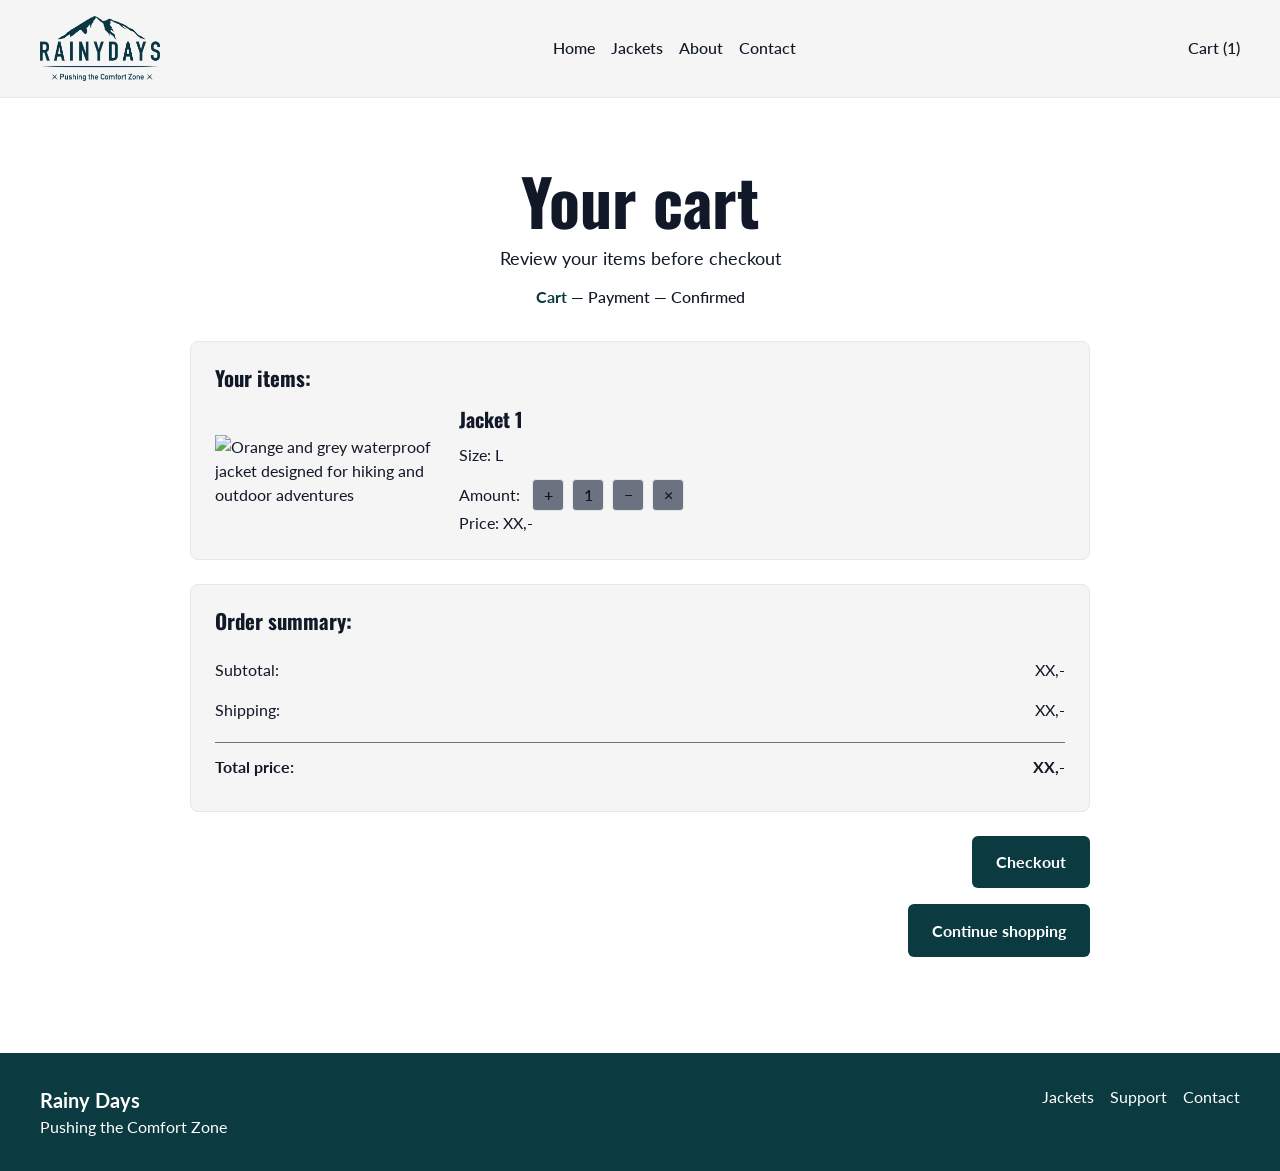
==== cart.html @ eaa7d9b7 "Initial Rainy Days HTML and CSS project" ====
<!DOCTYPE html>
<html lang="en">
<head>
  <meta charset="UTF-8" />
  <meta name="viewport" content="width=device-width, initial-scale=1.0" />

  <title>Rainy Days | Cart</title>
  <meta
    name="description"
    content="Review your selected items before continuing to checkout."
  />

  <link href="https://fonts.googleapis.com/css2?family=Oswald:wght@400;600;700&family=Lato:wght@300;400;700&display=swap" rel="stylesheet">
  <link rel="stylesheet" href="css/styles.css" />
</head>

<body>
  <header class="site-header">
    <div class="container">
      <nav class="main-nav">
        <a href="index.html" class="logo">
          <img src="images/logos/Logo.png" alt="Rainy Days logo" class="logo-image" />
        </a>

        <ul class="nav-links">
          <li><a href="index.html">Home</a></li>
          <li><a href="jackets.html">Jackets</a></li>
          <li><a href="coming-soon.html">About</a></li>
          <li><a href="coming-soon.html">Contact</a></li>
        </ul>

        <a href="cart.html" class="cart-link" aria-current="page">Cart (1)</a>
      </nav>
    </div>
  </header>

  <main>
    <section class="cart-page section-spacing">
      <div class="container cart-container">
        <header class="cart-header">
          <h1>Your cart</h1>
          <p class="cart-subtitle">Review your items before checkout</p>
          <p class="checkout-steps">
            <span class="active-step">Cart</span> — Payment — Confirmed
          </p>
        </header>

        <section class="cart-item-panel" aria-label="Items in cart">
          <h2 class="cart-panel-title">Your items:</h2>

          <article class="cart-item">
            <div class="cart-item-image">
              <img
                src="images/products/jacket-1.png"
                alt="Orange and grey waterproof jacket designed for hiking and outdoor adventures"
              />
            </div>

            <div class="cart-item-details">
              <h3>Jacket 1</h3>
              <p>Size: L</p>

              <div class="cart-amount-row">
                <span>Amount:</span>
                <div class="cart-amount-controls" aria-label="Selected quantity">
                  <span class="cart-control">+</span>
                  <span class="cart-quantity">1</span>
                  <span class="cart-control">−</span>
                  <span class="cart-control">×</span>
                </div>
              </div>

              <p>Price: XX,-</p>
            </div>
          </article>
        </section>

        <section class="order-summary-panel" aria-label="Order summary">
          <h2 class="cart-panel-title">Order summary:</h2>

          <div class="summary-row">
            <span>Subtotal:</span>
            <span>XX,-</span>
          </div>

          <div class="summary-row">
            <span>Shipping:</span>
            <span>XX,-</span>
          </div>

          <div class="summary-row summary-total">
            <span>Total price:</span>
            <span>XX,-</span>
          </div>
        </section>

        <div class="cart-actions">
          <a href="checkout.html" class="button">Checkout</a>
          <a href="jackets.html" class="button">Continue shopping</a>
        </div>
      </div>
    </section>
  </main>

  <footer class="site-footer">
    <div class="container footer-content">
      <div>
        <p class="footer-brand">Rainy Days</p>
        <p>Pushing the Comfort Zone</p>
      </div>

      <nav aria-label="Footer navigation">
        <ul class="footer-links">
          <li><a href="jackets.html">Jackets</a></li>
          <li><a href="coming-soon.html">Support</a></li>
          <li><a href="coming-soon.html">Contact</a></li>
        </ul>
      </nav>
    </div>
  </footer>
</body>
</html>
---- css/styles.css ----
/* =========================
   RESET
========================= */
* {
  margin: 0;
  padding: 0;
  box-sizing: border-box;
}

/* =========================
   ROOT / DESIGN TOKENS
========================= */
:root {
  --color-primary: #0b3a40;
  --color-primary-hover: #14646e;
  --color-background: #ffffff;
  --color-surface: #f5f5f5;
  --color-text: #111827;
  --color-muted: #6b7280;
  --color-border: #e5e7eb;

  --max-width: 1200px;
  --border-radius: 10px;
  --shadow-soft: 0 4px 12px rgba(0, 0, 0, 0.08);
}

/* =========================
   BASE
========================= */
html {
  scroll-behavior: smooth;
}

body {
  font-family: 'Lato', sans-serif;
  line-height: 1.5;
  background-color: var(--color-background);
  color: var(--color-text);
}

h1, h2, h3 {
  font-family: 'Oswald', sans-serif;
}

img {
  display: block;
  width: 100%;
  height: auto;
}

a {
  color: inherit;
}

.container {
  width: min(100% - 2rem, var(--max-width));
  margin: 0 auto;
}

.section-spacing {
  padding: 4rem 0;
}

/* =========================
   TYPOGRAPHY
========================= */
h1,
h2,
h3 {
  line-height: 1.2;
}

h1 {
  font-size: clamp(2.5rem, 5vw, 4.5rem);
}

h2 {
  font-size: clamp(1.75rem, 3vw, 2.25rem);
  margin-bottom: 1.5rem;
}

h3 {
  font-size: 1.25rem;
}

p {
  color: var(--color-text);
}

.price {
  font-weight: 700;
}
.section-title {
  text-align: center;
  margin-bottom: 2rem;
}

/* =========================
   BUTTONS / LINKS
========================= */
.button {
  display: inline-block;
  background-color: var(--color-primary);
  color: var(--color-background);
  text-decoration: none;
  padding: 0.9rem 1.5rem;
  border-radius: 6px;
  font-weight: 700;
  transition: background-color 0.2s ease;
}

.button:hover,
.button:focus-visible {
  background-color: var(--color-primary-hover);
}

.button-small {
  padding: 0.7rem 1rem;
  font-size: 0.95rem;
}

.text-link {
  text-decoration: none;
  font-weight: 600;
}

.text-link:hover,
.text-link:focus-visible {
  text-decoration: underline;
}

/* =========================
   HEADER / NAV
========================= */
.site-header {
  background-color: var(--color-surface);
  border-bottom: 1px solid var(--color-border);
  padding: 1rem 0;
}

.main-nav {
  display: grid;
  grid-template-columns: 1fr;
  gap: 1rem;
  align-items: center;
}

.logo {
  display: inline-block;
  text-decoration: none;
}

.logo-image {
  width: 120px;
  height: auto;
}

.nav-links {
  list-style: none;
  display: flex;
  flex-wrap: wrap;
  gap: 1rem;
}

.nav-links a,
.cart-link {
  text-decoration: none;
  font-weight: 500;
}

.nav-links a:hover,
.nav-links a:focus-visible,
.nav-links a[aria-current="page"],
.cart-link:hover,
.cart-link:focus-visible {
  text-decoration: underline;
}

/* =========================
   HERO
========================= */
.hero {
  min-height: 75vh;
  display: flex;
  align-items: flex-start;
  background-image:
    linear-gradient(rgba(11, 58, 64, 0.35), rgba(11, 58, 64, 0.2)),
    url("../images/hero/Hero.jpg");
  background-size: cover;
  background-position: center;
  background-repeat: no-repeat;
  color: var(--color-background);
}

.hero-content {
  padding: 6rem 0;
}

.hero-text {
  max-width: 48rem;
  display: flex;
  flex-direction: column;
  justify-content: center;
  gap: 1.5rem;
  margin-top: -2rem;
}

.hero-text h1 {
  color: var(--color-background);
  font-size: clamp(2.4rem, 5vw, 4.5rem);
  line-height: 1.1;
  max-width: 100%;
}

.hero-text p {
  color: var(--color-background);
  max-width: 22rem;
  font-size: 1.125rem;
  line-height: 1.8;
}

.hero-button {
  margin-top: 4rem;
  align-self: flex-start;
}

/* =========================
   PRODUCT GRID
========================= */
.product-grid {
  display: grid;
  gap: 1.5rem;
}

.product-card {
  background-color: var(--color-background);
  border-radius: 6px;
  overflow: visible;
}

.product-card img {
  aspect-ratio: 4 / 5;
  object-fit: contain;
  padding: 1rem;
}

.product-card-body {
  text-align: center;
  padding: 0.75rem 1rem 0.75rem;
}

.product-card-body h3 {
  margin-bottom: 0.4rem;
  font-size: 1rem;
}

.product-card .price {
  font-weight: 400;
}

.product-card-actions {
  display: grid;
  grid-template-columns: 1fr 1fr;
  gap: 0.75rem;
  padding: 0 0.25rem 0;
  margin-top: 0.5rem;
}

.product-card-box {
  background-color: var(--color-surface);
  border: 1px solid var(--color-border);
  border-radius: 6px;
  overflow: hidden;
}

.card-link {
  display: inline-block;
  text-align: center;
  text-decoration: none;
  background-color: var(--color-surface);
  border: none;
  border-radius: 6px;
  padding: 0.65rem 0.75rem;
  font-weight: 500;
  font-size: 0.95rem;
}

.card-link:hover,
.card-link:focus-visible {
  background-color: var(--color-primary-hover);
}

.product-image-link {
  display: block;
}

.product-title-link {
  text-decoration: none;
  color: inherit;
}

.product-title-link:hover,
.product-title-link:focus-visible {
  text-decoration: underline;
}

/* =========================
   FEATURES
========================= */
.feature-grid {
  display: grid;
  gap: 1.5rem;
  justify-content: center;
}

.feature-card {
  background-color: var(--color-surface);
  border: 1px solid var(--color-border);
  border-radius: 8px;
  padding: 1.25rem 1rem;
  text-align: center;
  max-width: 260px;
  margin: 0 auto;
}

.feature-card h2 {
  margin-bottom: 0.4rem;
}

.feature-card p {
  line-height: 1.4;
}

/* =========================
   LISTING PAGE
========================= */
.listing-intro {
  background-color: var(--color-background);
  padding-bottom: 1.5rem;
  text-align: center;
}

.listing-description {
  max-width: 42rem;
  margin: 0.5rem auto 0;
  font-size: 1.05rem;
}

.jackets-page {
  background-color: var(--color-background);
  padding-top: 1.5rem;
}

.jackets-layout {
  display: flex;
  flex-direction: column;
  gap: 2rem;
}

.filters {
  background-color: var(--color-surface);
  border: 1px solid var(--color-border);
  border-radius: 8px;
  padding: 1.5rem;
  display: grid;
  gap: 1.5rem;
}

.filter-group h2 {
  font-size: 1.25rem;
  margin-bottom: 0.75rem;
}

.filter-group label {
  display: block;
  margin-bottom: 0.5rem;
  cursor: pointer;
}

.filter-group input {
  margin-right: 0.5rem;
}

.listing-grid {
  grid-template-columns: repeat(1, 1fr);
}

/* =========================
   PRODUCT PAGE
========================= */
.product-page,
.related-products {
  background-color: var(--color-background);
}

.product-layout {
  display: grid;
  gap: 2rem;
  align-items: stretch;
}

.product-image-panel,
.product-details-panel {
  background-color: var(--color-surface);
  border: 1px solid var(--color-border);
  border-radius: 8px;
  padding: 1.5rem;
  height: 100%;
  display: flex;
  flex-direction: column;
  align-items: center;
  text-align: left;
}

.product-image-panel {
  display: flex;
  align-items: center;
  justify-content: center;
}

.product-main-image {
  width: 100%;
  max-height: 540px;
  object-fit: contain;
}

.product-price {
  font-size: 1.5rem;
  font-weight: 700;
  margin-top: 0.5rem;
  margin-bottom: 1.5rem;
}

.product-subheading {
  font-size: 1.1rem;
  margin-bottom: 0.75rem;
}

.size-selector {
  margin-bottom: 1.5rem;
}

.size-options {
  display: flex;
  flex-wrap: wrap;
  gap: 0.75rem;
  justify-content: center;
}

.size-button {
  display: inline-flex;
  align-items: center;
  justify-content: center;
  min-width: 52px;
  text-align: center;
  background-color: var(--color-muted);
  border: 1px solid var(--color-border);
  border-radius: 6px;
  padding: 0.65rem 0.9rem;
  font-weight: 600;
}

.size-button-active {
  background-color: var(--color-primary-hover);
  color: var(--color-background);
  border-color: var(--color-border);
}

.quantity-add {
  display: flex;
  align-items: flex-end;
  justify-content: center;
  gap: 1rem;
  margin-bottom: 1.5rem;
}

.quantity-box {
  max-width: 100px;
}

.quantity-display {
  display: flex;
  align-items: center;
  justify-content: center;
  min-height: 50px;
  background-color: var(--color-muted);
  color: var(--color-background);
  border: 1px solid var(--color-border);
  border-radius: 6px;
  font-weight: 600;
}

.product-add-button {
  align-self: flex-end;
}

.product-features-list {
  margin-bottom: 1.5rem;
}

.product-features-list ul {
  padding-left: 1.25rem;
}

.product-features-list li + li {
  margin-top: 0.5rem;
}

.product-description p {
  max-width: 42rem;
}

.visually-hidden {
  position: absolute;
  width: 1px;
  height: 1px;
  padding: 0;
  margin: -1px;
  overflow: hidden;
  clip: rect(0, 0, 0, 0);
  white-space: nowrap;
  border: 0;
}

/* =========================
   CART PAGE
========================= */
.cart-page {
  background-color: var(--color-background);
}

.cart-container {
  max-width: 900px;
}

.cart-header {
  text-align: center;
  margin-bottom: 2rem;
}

.cart-subtitle {
  margin-top: 0.5rem;
  font-size: 1.1rem;
}

.checkout-steps {
  margin-top: 0.75rem;
  font-weight: 500;
}

.active-step {
  color: var(--color-primary);
  font-weight: 700;
}

.cart-item-panel,
.order-summary-panel {
  background-color: var(--color-surface);
  border: 1px solid var(--color-border);
  border-radius: 8px;
  padding: 1.5rem;
}

.cart-item-panel {
  margin-bottom: 1.5rem;
}

.cart-panel-title {
  font-size: 1.3rem;
  margin-bottom: 1rem;
}

.cart-item {
  display: grid;
  gap: 1.5rem;
  align-items: center;
}

.cart-item-image {
  max-width: 220px;
}

.cart-item-image img {
  width: 100%;
  object-fit: contain;
}

.cart-item-details h3 {
  margin-bottom: 0.75rem;
}

.cart-item-details p + p {
  margin-top: 0.75rem;
}

.cart-amount-row {
  margin-top: 0.75rem;
}

.cart-amount-controls {
  display: inline-flex;
  align-items: center;
  gap: 0.5rem;
  margin-left: 0.5rem;
}

.cart-control,
.cart-quantity {
  display: inline-flex;
  align-items: center;
  justify-content: center;
  min-width: 32px;
  min-height: 32px;
  background-color: var(--color-muted);
  border: 1px solid var(--color-border);
  border-radius: 4px;
  font-weight: 600;
}

.summary-row {
  display: flex;
  justify-content: space-between;
  gap: 1rem;
  padding: 0.5rem 0;
}

.summary-total {
  margin-top: 0.75rem;
  padding-top: 0.75rem;
  border-top: 1px solid var(--color-muted);
  font-weight: 700;
}

.cart-actions {
  display: flex;
  flex-direction: column;
  align-items: flex-end;
  gap: 1rem;
  margin-top: 1.5rem;
}

/* =========================
   CHECKOUT PAGE
========================= */
.checkout-page {
  background-color: var(--color-background);
}

.checkout-container {
  max-width: 1000px;
}

.checkout-header {
  text-align: center;
  margin-bottom: 2rem;
}

.checkout-subtitle {
  margin-top: 0.5rem;
  font-size: 1.1rem;
}

.checkout-layout {
  display: grid;
  gap: 1.5rem;
  margin-bottom: 2rem;
}

.checkout-item-panel,
.payment-panel {
  background-color: var(--color-surface);
  border: 1px solid var(--color-border);
  border-radius: 8px;
  padding: 1.5rem;
}

.payment-title {
  text-align: center;
  font-size: 1.3rem;
  margin-bottom: 1rem;
}

.payment-form {
  display: flex;
  flex-direction: column;
  align-items: center;
  gap: 1rem;
}

.payment-input {
  width: 100%;
  max-width: 420px;
  padding: 0.9rem 1rem;
  border: 1px solid var(--color-border);
  border-radius: 6px;
  background-color: var(--color-background);
  font: inherit;
}

.payment-icons img {
  max-width: 180px;
  height: auto;
}

.checkout-actions {
  display: flex;
  flex-direction: column;
  align-items: center;
  gap: 1rem;
  margin-top: 0.5rem;
}

.checkout-actions .button,
.checkout-actions button.button {
  border: none;
  cursor: pointer;
  font: inherit;
}

.checkout-complete {
  width: 100%;
  margin-top: 1.5rem;
}

/* =========================
   CONFIRMED PAGE
========================= */
.confirmed-page {
  background-color: var(--color-background);
}

.confirmed-container {
  max-width: 360px;
  margin: 0 auto;
  text-align: center;
}

.confirmed-header {
  text-align: center;
  margin-bottom: 2rem;
}

.confirmed-subtitle {
  margin-top: 0.5rem;
  font-size: 1.1rem;
}

.confirmation-panel,
.newsletter-panel {
  background-color: var(--color-surface);
  border: 1px solid var(--color-border);
  border-radius: 8px;
  padding: 1.5rem;
}

.confirmation-panel {
  margin-bottom: 1.5rem;
}

.shipping-text {
  margin-bottom: 1.5rem;
}

.confirmed-item {
  display: grid;
  gap: 1.5rem;
  align-items: center;
  margin-bottom: 1.5rem;
}

.confirmed-item-image {
  max-width: 180px;
}

.confirmed-item-image img {
  width: 100%;
  object-fit: contain;
}

.confirmed-item-details h3 {
  margin-bottom: 0.75rem;
}

.confirmed-item-details p + p {
  margin-top: 0.5rem;
}

.confirmation-meta + .confirmation-meta {
  margin-top: 0.75rem;
}

.newsletter-panel {
  text-align: center;
}

/* =========================
   COMING SOON PAGE
========================= */
.coming-soon-page {
  background-color: var(--color-background);
  min-height: 60vh;
  display: flex;
  align-items: center;
}

.coming-soon-container {
  max-width: 640px;
  margin: 0 auto;
  text-align: center;
  background-color: var(--color-surface);
  border: 1px solid var(--color-border);
  border-radius: 8px;
  padding: 2rem;
}

.coming-soon-text {
  margin-top: 1rem;
}

.coming-soon-actions {
  display: flex;
  flex-direction: column;
  align-items: center;
  gap: 1rem;
  margin-top: 2rem;
}

/* =========================
   FOOTER
========================= */
.site-footer {
  background-color: var(--color-primary);
  color: var(--color-background);
  padding: 2rem 0;
  margin-top: 2rem;
}

.footer-content {
  display: flex;
  flex-direction: column;
  gap: 1.5rem;
}

.footer-brand {
  font-size: 1.25rem;
  font-weight: 700;
  color: var(--color-background);
}
.site-footer p {
  color: var(--color-background);
}

.footer-links {
  list-style: none;
  display: flex;
  flex-wrap: wrap;
  gap: 1rem;
}

.footer-links a {
  text-decoration: none;
  color: var(--color-background);
}

.footer-links a:hover,
.footer-links a:focus-visible {
  text-decoration: underline;
}

/* =========================
   RESPONSIVE
========================= */
@media (min-width: 768px) {
  .main-nav {
    grid-template-columns: auto 1fr auto;
    gap: 2rem;
  }

  .nav-links {
    justify-content: center;
  }

  .product-grid {
    grid-template-columns: repeat(2, 1fr);
  }

  .feature-grid {
    grid-template-columns: repeat(3, 1fr);
  }

  .hero-text h1 {
    white-space: normal;
  }

  .footer-content {
    flex-direction: row;
    justify-content: space-between;
    align-items: start;
  }

  .listing-grid {
    grid-template-columns: repeat(2, 1fr);
  }

  .filters {
    grid-template-columns: repeat(3, 1fr);
    align-items: start;
  }

  .quantity-add {
    flex-direction: row;
    align-items: end;
  }

  .cart-item {
    grid-template-columns: auto 1fr;
  }

  .checkout-layout {
    grid-template-columns: 1fr 1fr;
    align-items: start;
  }

  .checkout-actions {
    flex-direction: column;
    align-items: center;
  }

  .confirmed-item {
    grid-template-columns: auto 1fr;
  }

  .coming-soon-actions {
    flex-direction: row;
    justify-content: center;
  }
}

@media (min-width: 1024px) {
  .product-grid {
    grid-template-columns: repeat(4, 1fr);
  }

  .hero-text h1 {
    white-space: nowrap;
  }

  .listing-grid {
    grid-template-columns: repeat(4, 1fr);
  } 
 
  .product-layout {
    grid-template-columns: 1.1fr 0.9fr;
  }

  .product-details-panel {
    display: flex;
    flex-direction: column;
    justify-content: center;
  }
}
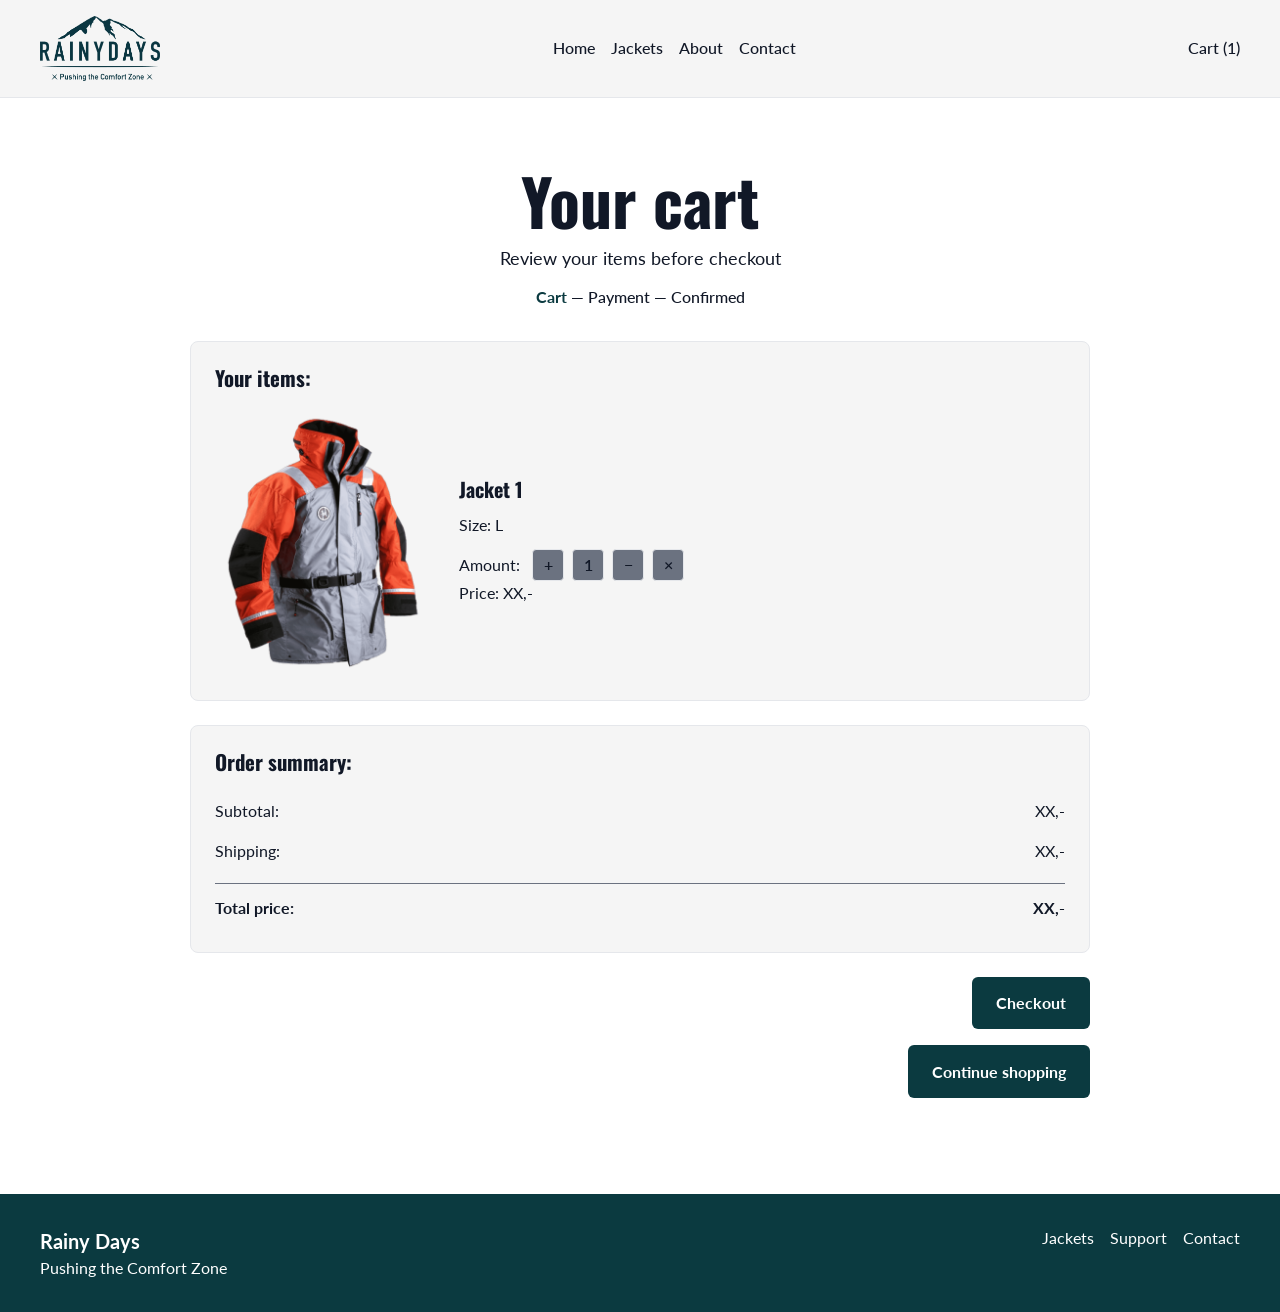
==== commit 958d1617: "Fix image file naming for GitHub Pages" ====
--- a/cart.html
+++ b/cart.html
@@ -51,7 +51,7 @@
           <article class="cart-item">
             <div class="cart-item-image">
               <img
-                src="images/products/jacket-1.png"
+                src="images/products/Jacket-1.png"
                 alt="Orange and grey waterproof jacket designed for hiking and outdoor adventures"
               />
             </div>
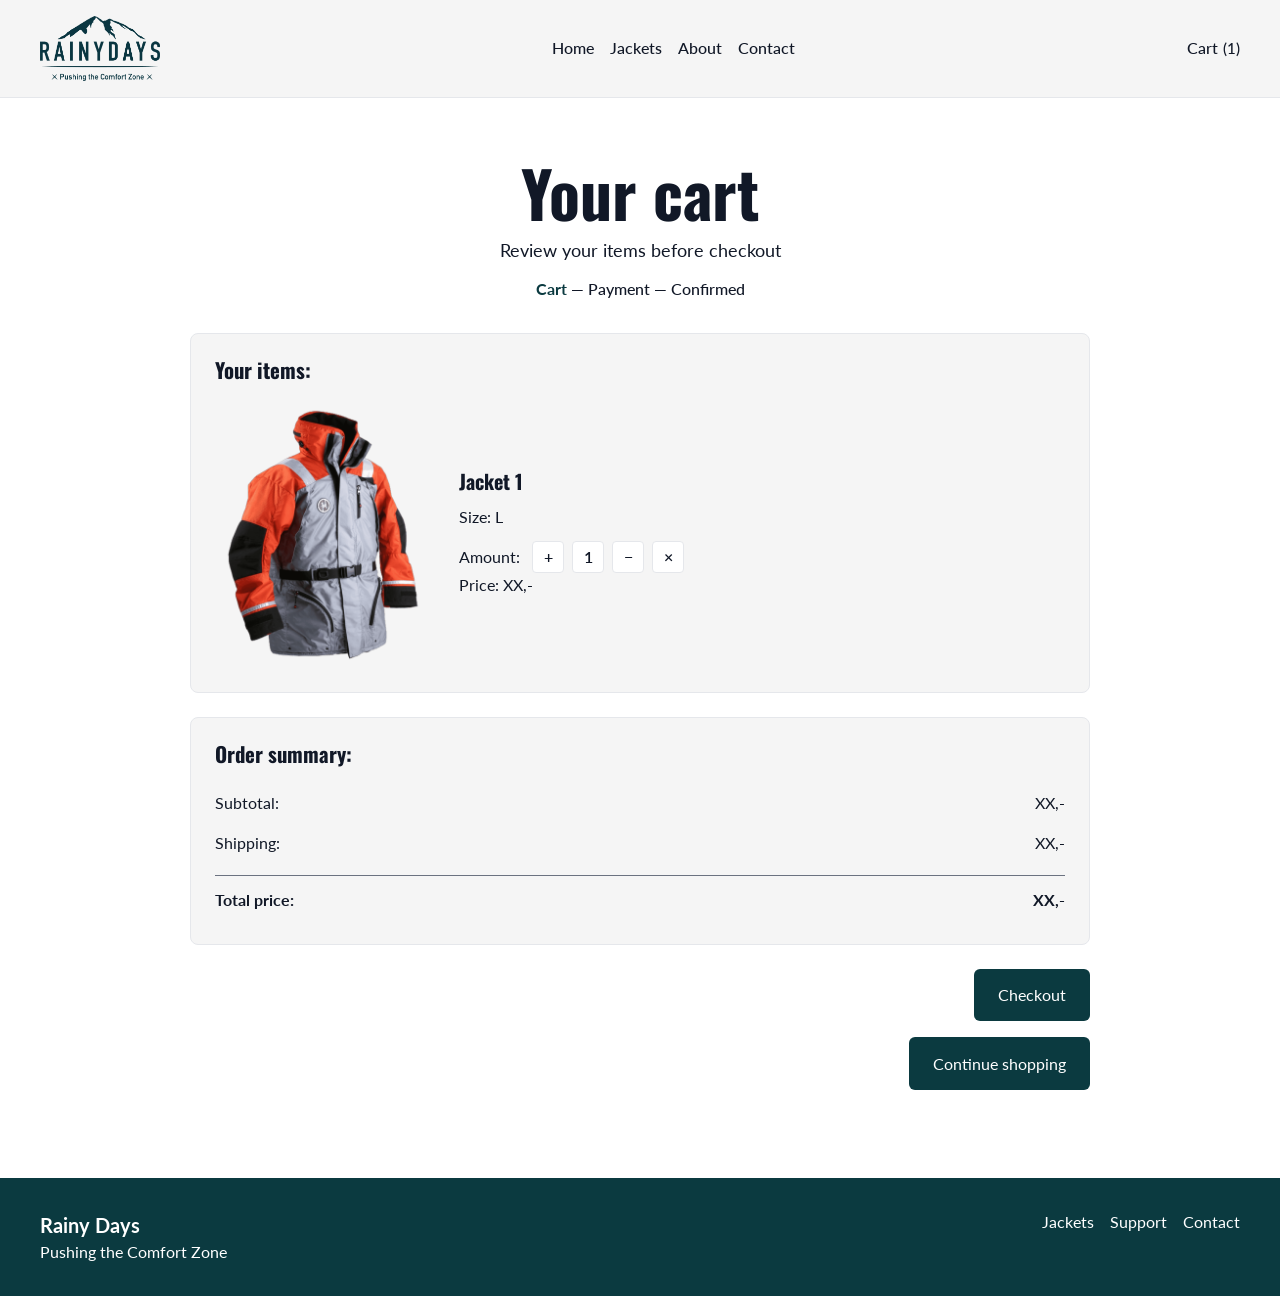
==== commit 0c3ea779: "Fix hamburger menu and responsive cart icon" ====
--- a/cart.html
+++ b/cart.html
@@ -22,6 +22,12 @@
           <img src="images/logos/Logo.png" alt="Rainy Days logo" class="logo-image" />
         </a>
 
+        <input type="checkbox" id="menu-toggle" />
+
+        <label for="menu-toggle" class="hamburger" aria-label="Open navigation menu">
+          ☰
+        </label>
+
         <ul class="nav-links">
           <li><a href="index.html">Home</a></li>
           <li><a href="jackets.html">Jackets</a></li>
@@ -29,7 +35,11 @@
           <li><a href="coming-soon.html">Contact</a></li>
         </ul>
 
-        <a href="cart.html" class="cart-link" aria-current="page">Cart (1)</a>
+        <a href="cart.html" class="cart-link">
+          <span class="cart-text">Cart</span>
+          <span class="cart-icon" aria-hidden="true">🛒</span>
+          <span class="cart-count">(1)</span>
+        </a>
       </nav>
     </div>
   </header>
--- a/css/styles.css
+++ b/css/styles.css
@@ -38,8 +38,27 @@
   color: var(--color-text);
 }
 
-h1, h2, h3 {
+h1,
+h2,
+h3 {
   font-family: 'Oswald', sans-serif;
+  line-height: 1.2;
+}
+
+h1 {
+  font-size: clamp(2.5rem, 5vw, 4.5rem);
+}
+
+h2 {
+  font-size: clamp(1.75rem, 3vw, 2.25rem);
+}
+
+h3 {
+  font-size: 1.25rem;
+}
+
+p {
+  color: var(--color-text);
 }
 
 img {
@@ -58,458 +77,17 @@
 }
 
 .section-spacing {
-  padding: 4rem 0;
-}
-
-/* =========================
-   TYPOGRAPHY
-========================= */
-h1,
-h2,
-h3 {
-  line-height: 1.2;
-}
-
-h1 {
-  font-size: clamp(2.5rem, 5vw, 4.5rem);
-}
-
-h2 {
-  font-size: clamp(1.75rem, 3vw, 2.25rem);
-  margin-bottom: 1.5rem;
-}
-
-h3 {
-  font-size: 1.25rem;
-}
-
-p {
-  color: var(--color-text);
-}
-
-.price {
-  font-weight: 700;
-}
+  padding: 3.5rem 0;
+}
+
 .section-title {
   text-align: center;
   margin-bottom: 2rem;
 }
 
 /* =========================
-   BUTTONS / LINKS
-========================= */
-.button {
-  display: inline-block;
-  background-color: var(--color-primary);
-  color: var(--color-background);
-  text-decoration: none;
-  padding: 0.9rem 1.5rem;
-  border-radius: 6px;
-  font-weight: 700;
-  transition: background-color 0.2s ease;
-}
-
-.button:hover,
-.button:focus-visible {
-  background-color: var(--color-primary-hover);
-}
-
-.button-small {
-  padding: 0.7rem 1rem;
-  font-size: 0.95rem;
-}
-
-.text-link {
-  text-decoration: none;
-  font-weight: 600;
-}
-
-.text-link:hover,
-.text-link:focus-visible {
-  text-decoration: underline;
-}
-
-/* =========================
-   HEADER / NAV
-========================= */
-.site-header {
-  background-color: var(--color-surface);
-  border-bottom: 1px solid var(--color-border);
-  padding: 1rem 0;
-}
-
-.main-nav {
-  display: grid;
-  grid-template-columns: 1fr;
-  gap: 1rem;
-  align-items: center;
-}
-
-.logo {
-  display: inline-block;
-  text-decoration: none;
-}
-
-.logo-image {
-  width: 120px;
-  height: auto;
-}
-
-.nav-links {
-  list-style: none;
-  display: flex;
-  flex-wrap: wrap;
-  gap: 1rem;
-}
-
-.nav-links a,
-.cart-link {
-  text-decoration: none;
-  font-weight: 500;
-}
-
-.nav-links a:hover,
-.nav-links a:focus-visible,
-.nav-links a[aria-current="page"],
-.cart-link:hover,
-.cart-link:focus-visible {
-  text-decoration: underline;
-}
-
-/* =========================
-   HERO
-========================= */
-.hero {
-  min-height: 75vh;
-  display: flex;
-  align-items: flex-start;
-  background-image:
-    linear-gradient(rgba(11, 58, 64, 0.35), rgba(11, 58, 64, 0.2)),
-    url("../images/hero/Hero.jpg");
-  background-size: cover;
-  background-position: center;
-  background-repeat: no-repeat;
-  color: var(--color-background);
-}
-
-.hero-content {
-  padding: 6rem 0;
-}
-
-.hero-text {
-  max-width: 48rem;
-  display: flex;
-  flex-direction: column;
-  justify-content: center;
-  gap: 1.5rem;
-  margin-top: -2rem;
-}
-
-.hero-text h1 {
-  color: var(--color-background);
-  font-size: clamp(2.4rem, 5vw, 4.5rem);
-  line-height: 1.1;
-  max-width: 100%;
-}
-
-.hero-text p {
-  color: var(--color-background);
-  max-width: 22rem;
-  font-size: 1.125rem;
-  line-height: 1.8;
-}
-
-.hero-button {
-  margin-top: 4rem;
-  align-self: flex-start;
-}
-
-/* =========================
-   PRODUCT GRID
-========================= */
-.product-grid {
-  display: grid;
-  gap: 1.5rem;
-}
-
-.product-card {
-  background-color: var(--color-background);
-  border-radius: 6px;
-  overflow: visible;
-}
-
-.product-card img {
-  aspect-ratio: 4 / 5;
-  object-fit: contain;
-  padding: 1rem;
-}
-
-.product-card-body {
-  text-align: center;
-  padding: 0.75rem 1rem 0.75rem;
-}
-
-.product-card-body h3 {
-  margin-bottom: 0.4rem;
-  font-size: 1rem;
-}
-
-.product-card .price {
-  font-weight: 400;
-}
-
-.product-card-actions {
-  display: grid;
-  grid-template-columns: 1fr 1fr;
-  gap: 0.75rem;
-  padding: 0 0.25rem 0;
-  margin-top: 0.5rem;
-}
-
-.product-card-box {
-  background-color: var(--color-surface);
-  border: 1px solid var(--color-border);
-  border-radius: 6px;
-  overflow: hidden;
-}
-
-.card-link {
-  display: inline-block;
-  text-align: center;
-  text-decoration: none;
-  background-color: var(--color-surface);
-  border: none;
-  border-radius: 6px;
-  padding: 0.65rem 0.75rem;
-  font-weight: 500;
-  font-size: 0.95rem;
-}
-
-.card-link:hover,
-.card-link:focus-visible {
-  background-color: var(--color-primary-hover);
-}
-
-.product-image-link {
-  display: block;
-}
-
-.product-title-link {
-  text-decoration: none;
-  color: inherit;
-}
-
-.product-title-link:hover,
-.product-title-link:focus-visible {
-  text-decoration: underline;
-}
-
-/* =========================
-   FEATURES
-========================= */
-.feature-grid {
-  display: grid;
-  gap: 1.5rem;
-  justify-content: center;
-}
-
-.feature-card {
-  background-color: var(--color-surface);
-  border: 1px solid var(--color-border);
-  border-radius: 8px;
-  padding: 1.25rem 1rem;
-  text-align: center;
-  max-width: 260px;
-  margin: 0 auto;
-}
-
-.feature-card h2 {
-  margin-bottom: 0.4rem;
-}
-
-.feature-card p {
-  line-height: 1.4;
-}
-
-/* =========================
-   LISTING PAGE
-========================= */
-.listing-intro {
-  background-color: var(--color-background);
-  padding-bottom: 1.5rem;
-  text-align: center;
-}
-
-.listing-description {
-  max-width: 42rem;
-  margin: 0.5rem auto 0;
-  font-size: 1.05rem;
-}
-
-.jackets-page {
-  background-color: var(--color-background);
-  padding-top: 1.5rem;
-}
-
-.jackets-layout {
-  display: flex;
-  flex-direction: column;
-  gap: 2rem;
-}
-
-.filters {
-  background-color: var(--color-surface);
-  border: 1px solid var(--color-border);
-  border-radius: 8px;
-  padding: 1.5rem;
-  display: grid;
-  gap: 1.5rem;
-}
-
-.filter-group h2 {
-  font-size: 1.25rem;
-  margin-bottom: 0.75rem;
-}
-
-.filter-group label {
-  display: block;
-  margin-bottom: 0.5rem;
-  cursor: pointer;
-}
-
-.filter-group input {
-  margin-right: 0.5rem;
-}
-
-.listing-grid {
-  grid-template-columns: repeat(1, 1fr);
-}
-
-/* =========================
-   PRODUCT PAGE
-========================= */
-.product-page,
-.related-products {
-  background-color: var(--color-background);
-}
-
-.product-layout {
-  display: grid;
-  gap: 2rem;
-  align-items: stretch;
-}
-
-.product-image-panel,
-.product-details-panel {
-  background-color: var(--color-surface);
-  border: 1px solid var(--color-border);
-  border-radius: 8px;
-  padding: 1.5rem;
-  height: 100%;
-  display: flex;
-  flex-direction: column;
-  align-items: center;
-  text-align: left;
-}
-
-.product-image-panel {
-  display: flex;
-  align-items: center;
-  justify-content: center;
-}
-
-.product-main-image {
-  width: 100%;
-  max-height: 540px;
-  object-fit: contain;
-}
-
-.product-price {
-  font-size: 1.5rem;
-  font-weight: 700;
-  margin-top: 0.5rem;
-  margin-bottom: 1.5rem;
-}
-
-.product-subheading {
-  font-size: 1.1rem;
-  margin-bottom: 0.75rem;
-}
-
-.size-selector {
-  margin-bottom: 1.5rem;
-}
-
-.size-options {
-  display: flex;
-  flex-wrap: wrap;
-  gap: 0.75rem;
-  justify-content: center;
-}
-
-.size-button {
-  display: inline-flex;
-  align-items: center;
-  justify-content: center;
-  min-width: 52px;
-  text-align: center;
-  background-color: var(--color-muted);
-  border: 1px solid var(--color-border);
-  border-radius: 6px;
-  padding: 0.65rem 0.9rem;
-  font-weight: 600;
-}
-
-.size-button-active {
-  background-color: var(--color-primary-hover);
-  color: var(--color-background);
-  border-color: var(--color-border);
-}
-
-.quantity-add {
-  display: flex;
-  align-items: flex-end;
-  justify-content: center;
-  gap: 1rem;
-  margin-bottom: 1.5rem;
-}
-
-.quantity-box {
-  max-width: 100px;
-}
-
-.quantity-display {
-  display: flex;
-  align-items: center;
-  justify-content: center;
-  min-height: 50px;
-  background-color: var(--color-muted);
-  color: var(--color-background);
-  border: 1px solid var(--color-border);
-  border-radius: 6px;
-  font-weight: 600;
-}
-
-.product-add-button {
-  align-self: flex-end;
-}
-
-.product-features-list {
-  margin-bottom: 1.5rem;
-}
-
-.product-features-list ul {
-  padding-left: 1.25rem;
-}
-
-.product-features-list li + li {
-  margin-top: 0.5rem;
-}
-
-.product-description p {
-  max-width: 42rem;
-}
-
+   ACCESSIBILITY
+========================= */
 .visually-hidden {
   position: absolute;
   width: 1px;
@@ -523,6 +101,484 @@
 }
 
 /* =========================
+   BUTTONS / LINKS
+========================= */
+.button {
+  display: inline-block;
+  background-color: var(--color-primary);
+  color: var(--color-background);
+  text-decoration: none;
+  padding: 0.9rem 1.5rem;
+  border-radius: 6px;
+  font-weight: 700;
+  transition: background-color 0.2s ease;
+  border: none;
+  cursor: pointer;
+  font: inherit;
+}
+
+.button:hover,
+.button:focus-visible {
+  background-color: var(--color-primary-hover);
+}
+
+.button-small {
+  padding: 0.7rem 1rem;
+  font-size: 0.95rem;
+}
+
+.text-link {
+  text-decoration: none;
+  font-weight: 600;
+}
+
+.text-link:hover,
+.text-link:focus-visible {
+  text-decoration: underline;
+}
+
+/* =========================
+   HEADER / NAV
+========================= */
+.site-header {
+  background-color: var(--color-surface);
+  border-bottom: 1px solid var(--color-border);
+  padding: 1rem 0;
+}
+
+.main-nav {
+  display: grid;
+  grid-template-columns: auto 1fr auto;
+  align-items: center;
+  gap: 1rem;
+}
+
+.logo {
+  display: inline-block;
+  text-decoration: none;
+  grid-column: 1;
+}
+
+.logo-image {
+  width: 120px;
+  height: auto;
+}
+
+#menu-toggle {
+  display: none;
+}
+
+.hamburger {
+  display: block;
+  grid-column: 3;
+  justify-self: end;
+  font-size: 2rem;
+  line-height: 1;
+  cursor: pointer;
+}
+
+.nav-links {
+  display: none;
+  grid-column: 1 / -1;
+  list-style: none;
+  flex-direction: column;
+  gap: 1rem;
+  padding-top: 0.5rem;
+}
+
+#menu-toggle:checked + .hamburger + .nav-links {
+  display: flex;
+}
+
+.nav-links a,
+.cart-link {
+  text-decoration: none;
+  font-weight: 500;
+}
+
+.nav-links a:hover,
+.nav-links a:focus-visible,
+.nav-links a[aria-current="page"],
+.cart-link:hover,
+.cart-link:focus-visible {
+  text-decoration: underline;
+}
+
+.cart-link {
+  grid-column: 2;
+  justify-self: end;
+  display: inline-flex;
+  align-items: center;
+  gap: 0.3rem;
+}
+
+.cart-text {
+  display: none;
+}
+
+.cart-icon {
+  font-size: 1.4rem;
+  line-height: 1;
+}
+
+.cart-count {
+  font-weight: 700;
+  font-size: 0.95rem;
+}
+
+/* =========================
+   HERO
+========================= */
+.hero {
+  min-height: 75vh;
+  display: flex;
+  align-items: flex-start;
+  background-image:
+    linear-gradient(rgba(11, 58, 64, 0.35), rgba(11, 58, 64, 0.2)),
+    url("../images/hero/Hero.jpg");
+  background-size: cover;
+  background-position: center;
+  background-repeat: no-repeat;
+  color: var(--color-background);
+}
+
+.hero-content {
+  padding: 6rem 0;
+}
+
+.hero-text {
+  max-width: 48rem;
+  display: flex;
+  flex-direction: column;
+  justify-content: center;
+  gap: 1.5rem;
+  margin-top: -2rem;
+}
+
+.hero-text h1 {
+  color: var(--color-background);
+  font-size: clamp(2.4rem, 5vw, 4.5rem);
+  line-height: 1.1;
+  max-width: 100%;
+}
+
+.hero-text p {
+  color: var(--color-background);
+  max-width: 22rem;
+  font-size: 1.125rem;
+  line-height: 1.8;
+}
+
+.hero-button {
+  margin-top: 4rem;
+  align-self: flex-start;
+}
+
+/* =========================
+   HOMEPAGE SECTIONS
+========================= */
+.bestsellers {
+  background-color: var(--color-background);
+}
+
+.features {
+  background-color: var(--color-background);
+}
+
+/* =========================
+   PRODUCT GRID
+========================= */
+.product-grid {
+  display: grid;
+  gap: 1.5rem;
+}
+
+.product-card {
+  background-color: transparent;
+  border-radius: 8px;
+  overflow: visible;
+}
+
+.product-card-box {
+  background-color: var(--color-surface);
+  border: 1px solid var(--color-border);
+  border-radius: 8px;
+  overflow: hidden;
+}
+
+.product-image-link {
+  display: block;
+}
+
+.product-card img {
+  aspect-ratio: 4 / 5;
+  object-fit: contain;
+  padding: 1rem;
+}
+
+.product-card-body {
+  text-align: center;
+  padding: 0.75rem 1rem 0.75rem;
+}
+
+.product-card-body h3 {
+  margin-bottom: 0.4rem;
+  font-size: 1rem;
+}
+
+.product-title-link {
+  text-decoration: none;
+  color: inherit;
+}
+
+.product-title-link:hover,
+.product-title-link:focus-visible {
+  text-decoration: underline;
+}
+
+.price {
+  font-weight: 400;
+}
+
+.product-card-actions {
+  display: grid;
+  grid-template-columns: 1fr 1fr;
+  gap: 0.75rem;
+  padding: 0 0.25rem 0;
+  margin-top: 0.5rem;
+}
+
+.card-link {
+  display: inline-block;
+  text-align: center;
+  text-decoration: none;
+  background-color: var(--color-background);
+  border: none;
+  border-radius: 6px;
+  padding: 0.65rem 0.75rem;
+  font-weight: 500;
+  font-size: 0.95rem;
+}
+
+.card-link:hover,
+.card-link:focus-visible {
+  background-color: var(--color-border);
+}
+
+/* =========================
+   FEATURES
+========================= */
+.feature-grid {
+  display: grid;
+  gap: 1.5rem;
+  justify-content: center;
+}
+
+.feature-card {
+  background-color: var(--color-surface);
+  border: 1px solid var(--color-border);
+  border-radius: 8px;
+  padding: 1.25rem 1rem;
+  text-align: center;
+  max-width: 260px;
+  margin: 0 auto;
+}
+
+.feature-card h2 {
+  margin-bottom: 0.4rem;
+}
+
+.feature-card p {
+  line-height: 1.4;
+}
+
+/* =========================
+   LISTING PAGE
+========================= */
+.listing-intro {
+  background-color: var(--color-background);
+  padding-bottom: 1.5rem;
+  text-align: center;
+}
+
+.listing-description {
+  max-width: 42rem;
+  margin: 0.5rem auto 0;
+  font-size: 1.05rem;
+}
+
+.jackets-page {
+  background-color: var(--color-background);
+  padding-top: 1.5rem;
+}
+
+.jackets-layout {
+  display: flex;
+  flex-direction: column;
+  gap: 2rem;
+}
+
+.filters {
+  background-color: var(--color-surface);
+  border: 1px solid var(--color-border);
+  border-radius: 8px;
+  padding: 1.5rem;
+  display: grid;
+  gap: 1.5rem;
+}
+
+.filter-group h2 {
+  font-size: 1.25rem;
+  margin-bottom: 0.75rem;
+}
+
+.filter-group label {
+  display: block;
+  margin-bottom: 0.5rem;
+  cursor: pointer;
+}
+
+.filter-group input {
+  margin-right: 0.5rem;
+}
+
+.listing-grid {
+  grid-template-columns: repeat(1, 1fr);
+}
+
+/* =========================
+   PRODUCT PAGE
+========================= */
+.product-page,
+.related-products {
+  background-color: var(--color-background);
+}
+
+.product-layout {
+  display: grid;
+  gap: 2rem;
+  align-items: stretch;
+}
+
+.product-image-panel,
+.product-details-panel {
+  background-color: var(--color-surface);
+  border: 1px solid var(--color-border);
+  border-radius: 8px;
+  padding: 1.5rem;
+  height: 100%;
+}
+
+.product-image-panel {
+  display: flex;
+  align-items: center;
+  justify-content: center;
+}
+
+.product-main-image {
+  width: 100%;
+  max-height: 540px;
+  object-fit: contain;
+}
+
+.product-details-panel {
+  display: flex;
+  flex-direction: column;
+  align-items: center;
+  text-align: center;
+}
+
+.product-price {
+  font-size: 1.5rem;
+  font-weight: 700;
+  margin-top: 0.5rem;
+  margin-bottom: 1.5rem;
+}
+
+.product-subheading {
+  font-size: 1.1rem;
+  margin-bottom: 0.75rem;
+}
+
+.size-selector {
+  margin-bottom: 1.5rem;
+}
+
+.size-options {
+  display: flex;
+  flex-wrap: wrap;
+  gap: 0.75rem;
+  justify-content: center;
+}
+
+.size-button {
+  display: inline-flex;
+  align-items: center;
+  justify-content: center;
+  min-width: 52px;
+  text-align: center;
+  background-color: var(--color-background);
+  border: 1px solid var(--color-border);
+  border-radius: 6px;
+  padding: 0.65rem 0.9rem;
+  font-weight: 600;
+}
+
+.size-button-active {
+  background-color: var(--color-muted);
+  color: var(--color-background);
+  border-color: var(--color-border);
+}
+
+.quantity-add {
+  display: flex;
+  align-items: flex-end;
+  justify-content: center;
+  gap: 1rem;
+  margin-bottom: 1.5rem;
+}
+
+.quantity-box {
+  display: flex;
+  flex-direction: column;
+  align-items: center;
+  justify-content: flex-end;
+}
+
+.quantity-display {
+  display: flex;
+  align-items: center;
+  justify-content: center;
+  min-height: 50px;
+  min-width: 50px;
+  background-color: var(--color-background);
+  border: 1px solid var(--color-border);
+  border-radius: 6px;
+  font-weight: 600;
+}
+
+.product-add-button {
+  align-self: flex-end;
+}
+
+.product-features-list {
+  margin-bottom: 1.5rem;
+}
+
+.product-features-list ul {
+  padding-left: 1.25rem;
+  text-align: left;
+}
+
+.product-features-list li + li {
+  margin-top: 0.5rem;
+}
+
+.product-description p {
+  max-width: 42rem;
+}
+
+/* =========================
    CART PAGE
 ========================= */
 .cart-page {
@@ -611,7 +667,7 @@
   justify-content: center;
   min-width: 32px;
   min-height: 32px;
-  background-color: var(--color-muted);
+  background-color: var(--color-background);
   border: 1px solid var(--color-border);
   border-radius: 4px;
   font-weight: 600;
@@ -717,11 +773,6 @@
   font: inherit;
 }
 
-.checkout-complete {
-  width: 100%;
-  margin-top: 1.5rem;
-}
-
 /* =========================
    CONFIRMED PAGE
 ========================= */
@@ -730,7 +781,7 @@
 }
 
 .confirmed-container {
-  max-width: 360px;
+  max-width: 640px;
   margin: 0 auto;
   text-align: center;
 }
@@ -775,6 +826,10 @@
 .confirmed-item-image img {
   width: 100%;
   object-fit: contain;
+}
+
+.confirmed-item-details {
+  text-align: left;
 }
 
 .confirmed-item-details h3 {
@@ -835,6 +890,10 @@
   margin-top: 2rem;
 }
 
+.site-footer p {
+  color: var(--color-background);
+}
+
 .footer-content {
   display: flex;
   flex-direction: column;
@@ -846,9 +905,6 @@
   font-weight: 700;
   color: var(--color-background);
 }
-.site-footer p {
-  color: var(--color-background);
-}
 
 .footer-links {
   list-style: none;
@@ -876,8 +932,34 @@
     gap: 2rem;
   }
 
+  .hamburger {
+    display: none;
+  }
+
   .nav-links {
+    display: flex;
+    grid-column: 2;
+    flex-direction: row;
     justify-content: center;
+    align-items: center;
+    padding-top: 0;
+  }
+
+  .cart-link {
+    grid-column: 3;
+    justify-self: end;
+  }
+
+  .cart-text {
+    display: inline;
+  }
+
+  .cart-icon {
+    display: none;
+  }
+
+  .cart-count {
+    font-weight: 500;
   }
 
   .product-grid {
@@ -886,10 +968,6 @@
 
   .feature-grid {
     grid-template-columns: repeat(3, 1fr);
-  }
-
-  .hero-text h1 {
-    white-space: normal;
   }
 
   .footer-content {
@@ -909,7 +987,7 @@
 
   .quantity-add {
     flex-direction: row;
-    align-items: end;
+    align-items: flex-end;
   }
 
   .cart-item {
@@ -937,25 +1015,34 @@
 }
 
 @media (min-width: 1024px) {
+  .hero-text h1 {
+    white-space: nowrap;
+  }
+
   .product-grid {
     grid-template-columns: repeat(4, 1fr);
   }
 
-  .hero-text h1 {
-    white-space: nowrap;
-  }
-
   .listing-grid {
     grid-template-columns: repeat(4, 1fr);
-  } 
- 
+  }
+
   .product-layout {
     grid-template-columns: 1.1fr 0.9fr;
   }
 
   .product-details-panel {
-    display: flex;
-    flex-direction: column;
     justify-content: center;
   }
+    .cart-text {
+    display: inline;
+  }
+
+  .cart-icon {
+    display: none;
+  }
+
+  .cart-count {
+    font-weight: 500;
+  }
 }
